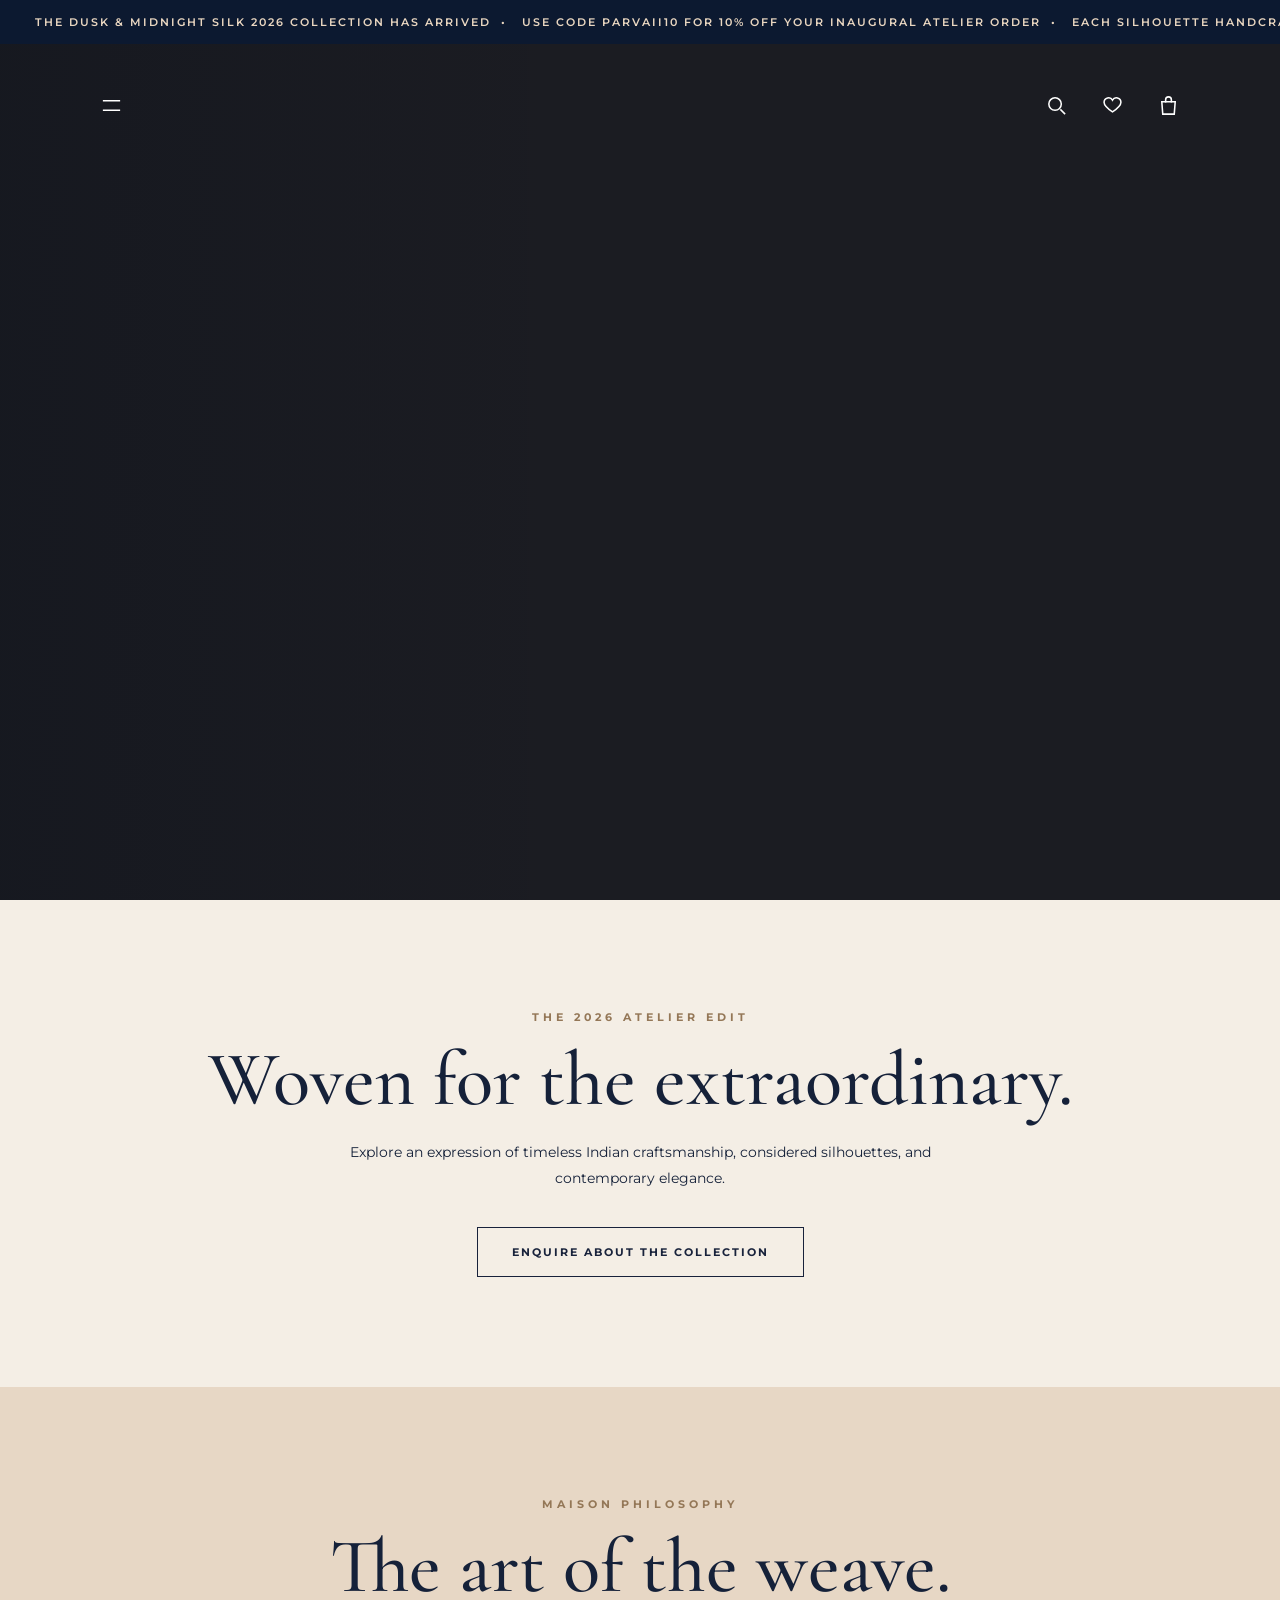
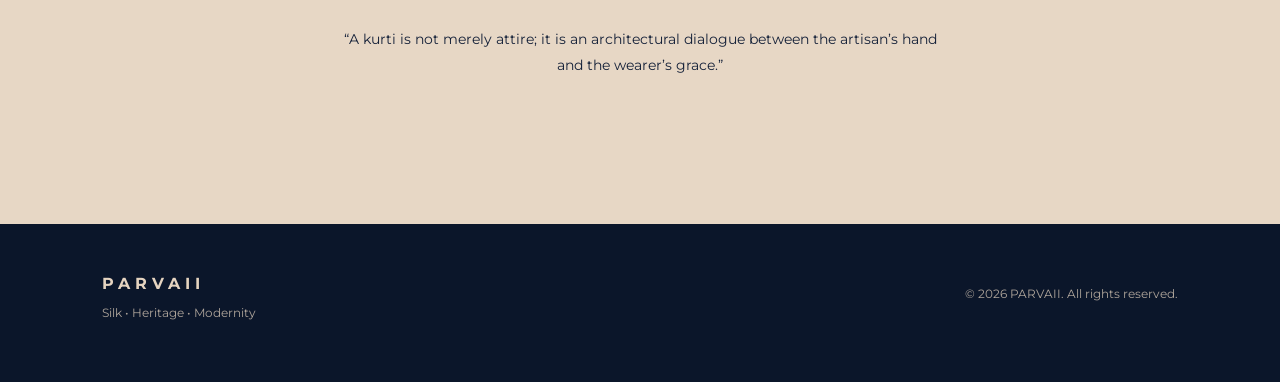
==== banner-reference.html @ 11bd3354 "ui updat 2" ====
<!doctype html>
<html lang="en">
<head>
<meta charset="UTF-8"><meta name="viewport" content="width=device-width,initial-scale=1">
<title>PARVAII — The Poetry of Silhouette</title>
<link rel="preconnect" href="https://fonts.googleapis.com"><link rel="preconnect" href="https://fonts.gstatic.com" crossorigin>
<link href="https://fonts.googleapis.com/css2?family=Cormorant+Garamond:ital,wght@0,400;0,500;1,400;1,500&family=Montserrat:wght@400;500;600;700&display=swap" rel="stylesheet">
<style>
:root{--navy:#0b162a;--sand:#e8d4bd;--white:#f9f6f2}*{box-sizing:border-box}html{scroll-behavior:smooth}body{margin:0;background:var(--navy);color:var(--white);font-family:Montserrat,sans-serif}button,a{font:inherit}button{cursor:pointer}.announcement{height:44px;background:#0c1930;display:flex;align-items:center;overflow:hidden;white-space:nowrap;color:#ead7c1;font-size:11px;font-weight:600;letter-spacing:2px}.marquee{display:flex;gap:45px;min-width:max-content;animation:marquee 36s linear infinite}.marquee span{padding-left:35px}@keyframes marquee{to{transform:translateX(-50%)}}.hero{position:relative;min-height:calc(100svh - 44px);overflow:hidden;background:#1b1c22}.hero-photo{position:absolute;inset:0;background-image:url('reference.png');background-position:center top;background-size:100% 100%;filter:brightness(.96)}.hero::after{content:"";position:absolute;inset:0;pointer-events:none;background:linear-gradient(90deg,rgba(5,12,24,.22),transparent 45%)}.nav{position:relative;z-index:4;height:122px;display:flex;align-items:center;justify-content:space-between;padding:0 7%;}.icon-btn{border:0;background:transparent;color:white;padding:10px;display:inline-flex;align-items:center;justify-content:center}.icon-btn svg{width:23px;height:23px;stroke:currentColor;fill:none;stroke-width:1.6}.nav-actions{display:flex;gap:13px;align-items:center}.brand{position:absolute;left:50%;transform:translateX(-50%);top:9px;text-align:center;text-decoration:none;color:#f7e9d6;display:block;opacity:0}/* Logo already exists inside the supplied screenshot */.brand .mark{font:italic 75px Cormorant Garamond,serif;line-height:1}.brand .name{font-size:13px;letter-spacing:6px}.hero-content{position:relative;z-index:2;max-width:700px;margin:75px 0 0 7.9%;opacity:0;pointer-events:none}/* The reference is a flattened screenshot, so its original typography is shown without duplicate overlays. */.hero-content h1{font:500 clamp(55px,5.3vw,105px)/.98 Cormorant Garamond,serif}.hero-content p{max-width:550px;line-height:1.8}.hero-links{position:absolute;z-index:5;left:7.9%;bottom:8%;display:flex;gap:20px}.hero-links a{display:inline-block;width:300px;height:55px;color:transparent;text-decoration:none}.philosophy-hotspot{position:absolute;z-index:5;right:4%;top:38%;width:33%;height:39%;cursor:pointer}.drawer-backdrop{position:fixed;inset:0;z-index:20;background:rgba(0,0,0,.55);opacity:0;visibility:hidden;transition:.3s}.drawer-backdrop.open{opacity:1;visibility:visible}.drawer{position:fixed;z-index:21;left:0;top:0;bottom:0;width:min(390px,88vw);background:#101c31;padding:36px;transform:translateX(-105%);transition:transform .35s}.drawer.open{transform:translateX(0)}.drawer-head{display:flex;justify-content:space-between;align-items:center;margin-bottom:65px}.drawer h2{font:40px Cormorant Garamond,serif;letter-spacing:4px}.drawer a{display:block;color:#f3e5d3;text-decoration:none;padding:17px 0;border-bottom:1px solid #ffffff22;font:29px Cormorant Garamond,serif}.section{padding:110px 7.9%;background:#f4eee5;color:#152139;text-align:center}.eyebrow{font-size:11px;letter-spacing:4px;text-transform:uppercase;font-weight:700;color:#947757}.section h2{font:500 clamp(45px,6vw,85px)/1 Cormorant Garamond,serif;margin:18px 0}.section p{max-width:620px;margin:20px auto 35px;line-height:1.9;font-size:14px}.outline{display:inline-block;text-decoration:none;border:1px solid #18223b;color:#18223b;padding:17px 34px;text-transform:uppercase;font-size:11px;font-weight:700;letter-spacing:2px}.footer{background:#0b162a;color:#e5d4c0;padding:50px 8%;display:flex;justify-content:space-between;gap:20px;flex-wrap:wrap}.footer strong{letter-spacing:5px}.footer p{font-size:12px;opacity:.75}.modal{position:fixed;inset:0;z-index:30;background:#071123e8;display:none;place-items:center;padding:20px}.modal.open{display:grid}.modal-panel{width:min(550px,100%);background:#f4eee5;color:#152139;padding:35px}.modal-top{display:flex;justify-content:space-between;align-items:center}.modal h2{font:42px Cormorant Garamond,serif}.modal input{width:100%;padding:16px;border:1px solid #cbbca9;background:transparent;font:inherit}.modal button{border:0;background:transparent;font-size:26px}.toast{position:fixed;z-index:50;right:24px;bottom:24px;padding:17px 24px;background:#e7d4bd;color:#102039;box-shadow:0 8px 30px #0003;opacity:0;transform:translateY(20px);transition:.3s}.toast.show{opacity:1;transform:translateY(0)}@media(max-width:800px){.announcement{height:36px;font-size:9px}.hero{min-height:680px}.hero-photo{background-size:auto 100%;background-position:51% top}.nav{padding:0 5%;height:90px}.nav-actions{gap:2px}.hero-links{left:5%;bottom:7%}.hero-links a{width:220px}.philosophy-hotspot{display:none}.section{padding:80px 6%}}@media(prefers-reduced-motion:reduce){*,*::before,*::after{animation:none!important;scroll-behavior:auto!important}}
</style>
</head>
<body>
<div class="announcement"><div class="marquee" aria-label="Collection announcements"><span>THE DUSK & MIDNIGHT SILK 2026 COLLECTION HAS ARRIVED&nbsp; • &nbsp; USE CODE PARVAII10 FOR 10% OFF YOUR INAUGURAL ATELIER ORDER&nbsp; • &nbsp; EACH SILHOUETTE HANDCRAFTED BY MASTER WEAVERS IN LIMITED QUANTITIES&nbsp; •</span><span aria-hidden="true">THE DUSK & MIDNIGHT SILK 2026 COLLECTION HAS ARRIVED&nbsp; • &nbsp; USE CODE PARVAII10 FOR 10% OFF YOUR INAUGURAL ATELIER ORDER&nbsp; • &nbsp; EACH SILHOUETTE HANDCRAFTED BY MASTER WEAVERS IN LIMITED QUANTITIES&nbsp; •</span></div></div>
<main><section class="hero" id="home" aria-label="PARVAII luxury collection"><div class="hero-photo"></div><header class="nav"><button class="icon-btn" id="menuButton" aria-label="Open navigation"><svg viewBox="0 0 24 24"><path d="M3 7h18M3 17h18"/></svg></button><a class="brand" href="#home"><span class="mark">ℛ</span><span class="name">PARVAII</span></a><div class="nav-actions"><button class="icon-btn" id="searchButton" aria-label="Search"><svg viewBox="0 0 24 24"><circle cx="10.5" cy="10.5" r="6.5"/><path d="m16 16 5 5"/></svg></button><button class="icon-btn" id="wishlistButton" aria-label="Wishlist"><svg viewBox="0 0 24 24"><path d="M20.8 8.6c0 4.1-8.8 10.1-8.8 10.1S3.2 12.7 3.2 8.6a4.7 4.7 0 0 1 8.8-2.2 4.7 4.7 0 0 1 8.8 2.2Z"/></svg></button><button class="icon-btn" id="cartButton" aria-label="Shopping bag"><svg viewBox="0 0 24 24"><path d="M5 8h14l-1 13H6L5 8ZM9 9V6a3 3 0 0 1 6 0v3"/></svg></button></div></header><div class="hero-content" aria-hidden="true"><h1>The Poetry of <em>Silhouette</em> & Pure Weave.</h1><p>Rooted in centuries of Indian handloom heritage.</p></div><div class="hero-links"><a href="#collection" aria-label="Explore the collection">Explore collection</a></div><div class="philosophy-hotspot" title="Discover our philosophy" role="button" tabindex="0" aria-label="Discover our philosophy"></div></section>
<section class="section" id="collection"><div class="eyebrow">The 2026 atelier edit</div><h2>Woven for the extraordinary.</h2><p>Explore an expression of timeless Indian craftsmanship, considered silhouettes, and contemporary elegance.</p><a class="outline" href="mailto:hello@parvaii.example?subject=PARVAII%20Collection%20Enquiry" id="enquire">Enquire about the collection</a></section>
<section class="section" id="story" style="background:#e7d7c5"><div class="eyebrow">Maison philosophy</div><h2>The art of the weave.</h2><p>“A kurti is not merely attire; it is an architectural dialogue between the artisan’s hand and the wearer’s grace.”</p></section></main>
<footer class="footer"><div><strong>PARVAII</strong><p>Silk • Heritage • Modernity</p></div><p>© <span id="year"></span> PARVAII. All rights reserved.</p></footer>
<div class="drawer-backdrop" id="backdrop"></div><aside class="drawer" id="drawer" aria-hidden="true"><div class="drawer-head"><h2>PARVAII</h2><button class="icon-btn" id="closeMenu" aria-label="Close menu">✕</button></div><a href="#home">Home</a><a href="#collection">The Collection</a><a href="#story">Our Story</a><a href="#collection">Contact</a></aside>
<div class="modal" id="searchModal" role="dialog" aria-modal="true" aria-label="Search collection"><div class="modal-panel"><div class="modal-top"><h2>Discover PARVAII</h2><button id="closeSearch" aria-label="Close search">×</button></div><input id="searchInput" placeholder="Search our collection..." aria-label="Search our collection"><p id="searchHelp">The full product catalogue is coming soon.</p></div></div><div class="toast" id="toast" role="status"></div>
<script>
const $=s=>document.querySelector(s);const drawer=$('#drawer'),backdrop=$('#backdrop');function toggleMenu(open){drawer.classList.toggle('open',open);backdrop.classList.toggle('open',open);drawer.setAttribute('aria-hidden',String(!open));document.body.style.overflow=open?'hidden':''}$('#menuButton').onclick=()=>toggleMenu(true);$('#closeMenu').onclick=()=>toggleMenu(false);backdrop.onclick=()=>toggleMenu(false);document.querySelectorAll('.drawer a').forEach(a=>a.onclick=()=>toggleMenu(false));const modal=$('#searchModal');$('#searchButton').onclick=()=>{modal.classList.add('open');$('#searchInput').focus()};$('#closeSearch').onclick=()=>modal.classList.remove('open');modal.addEventListener('click',e=>{if(e.target===modal)modal.classList.remove('open')});document.addEventListener('keydown',e=>{if(e.key==='Escape'){toggleMenu(false);modal.classList.remove('open')}});let toastTimer;function toast(msg){const el=$('#toast');el.textContent=msg;el.classList.add('show');clearTimeout(toastTimer);toastTimer=setTimeout(()=>el.classList.remove('show'),3000)}$('#wishlistButton').onclick=()=>toast('Your wishlist is empty.');$('#cartButton').onclick=()=>toast('Your shopping bag is empty.');const philosophy=$('.philosophy-hotspot');philosophy.onclick=()=>$('#story').scrollIntoView({behavior:'smooth'});philosophy.onkeydown=e=>{if(e.key==='Enter')$('#story').scrollIntoView({behavior:'smooth'})};$('#searchInput').addEventListener('input',e=>{$('#searchHelp').textContent=e.target.value?'No products are published yet. Please check back soon.':'The full product catalogue is coming soon.'});$('#year').textContent=new Date().getFullYear();$('#enquire').onclick=e=>{e.preventDefault();toast('Add your business email or WhatsApp link to enable enquiries.')};
</script>
</body></html>
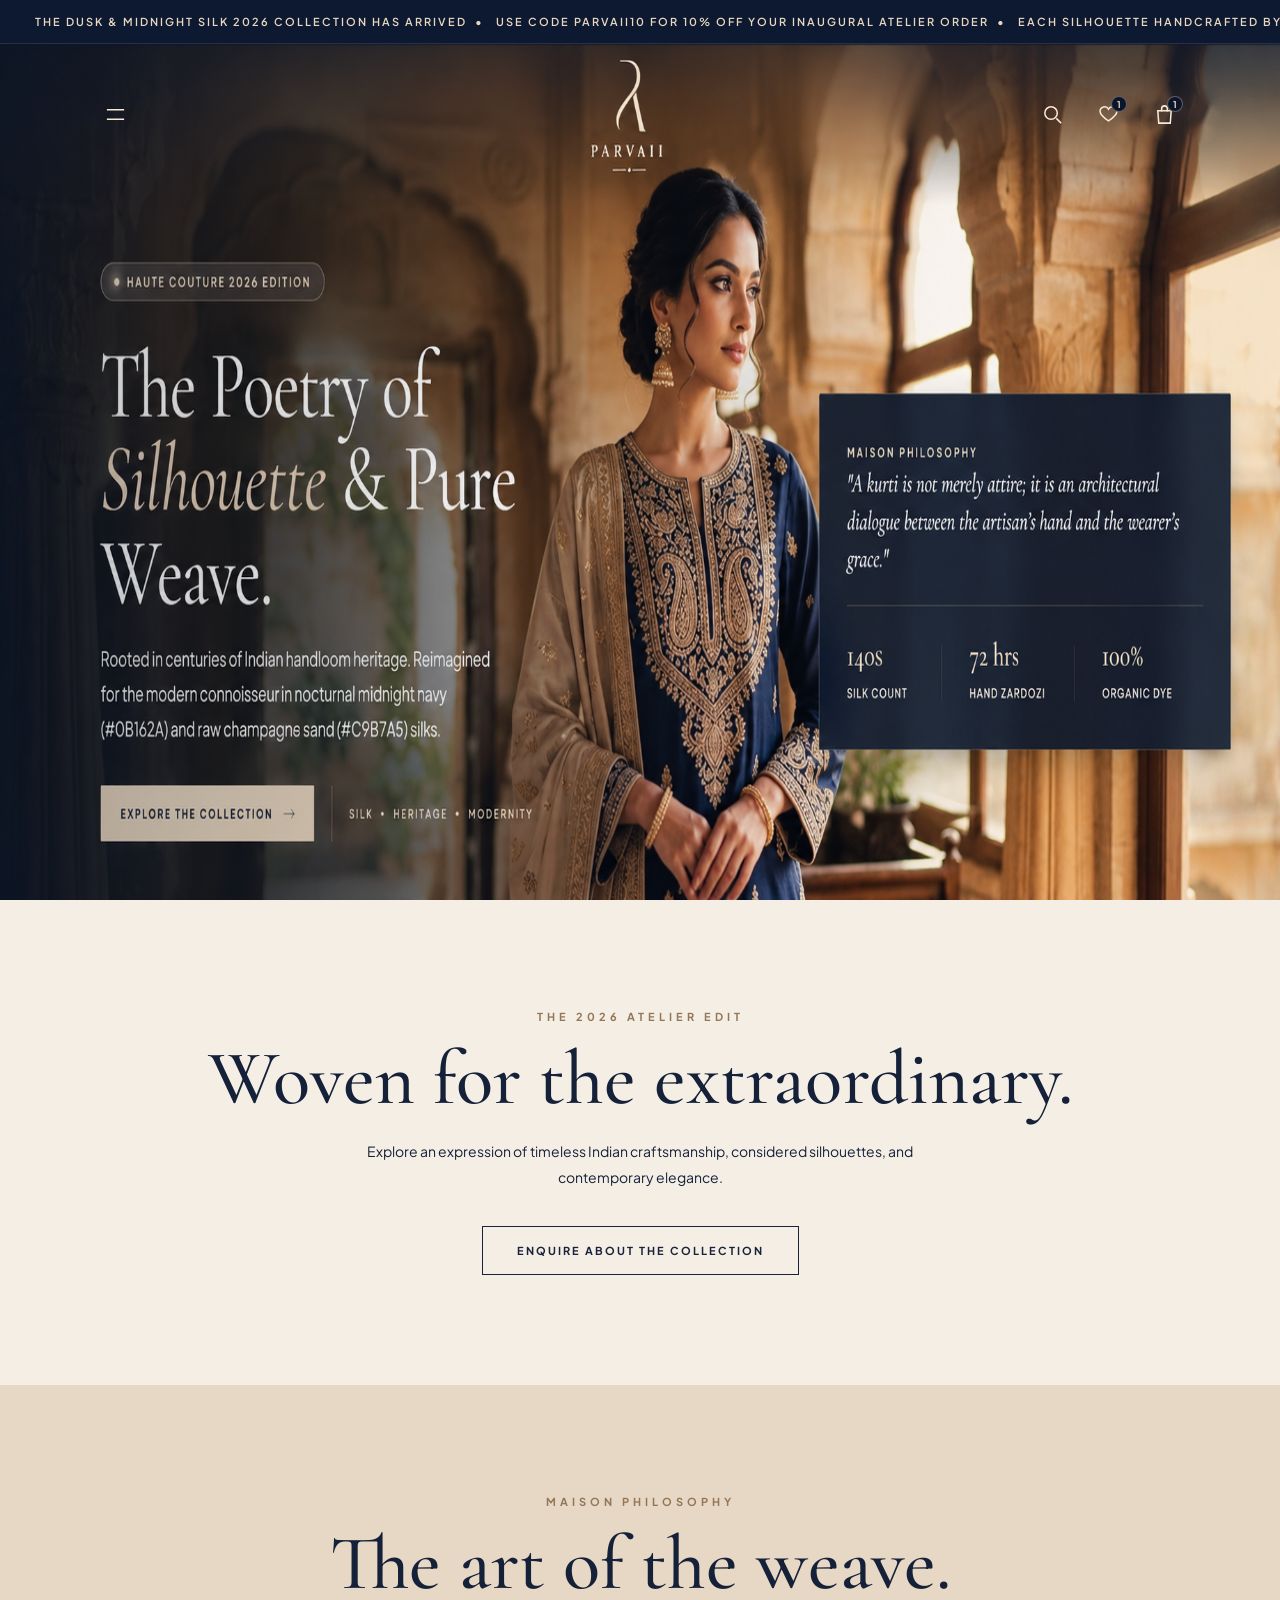
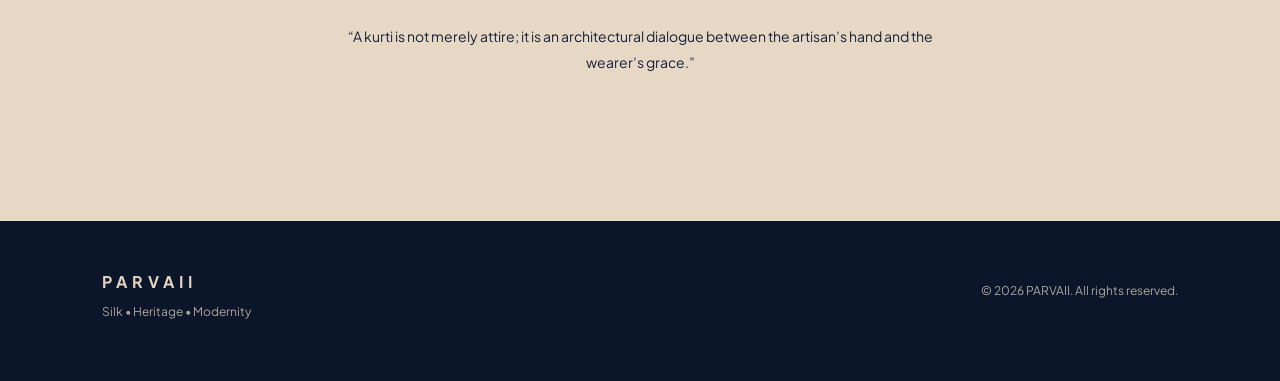
==== commit 46c2ddc8: "ui updat 3" ====
--- a/banner-reference.html
+++ b/banner-reference.html
@@ -4,20 +4,250 @@
 <meta charset="UTF-8"><meta name="viewport" content="width=device-width,initial-scale=1">
 <title>PARVAII — The Poetry of Silhouette</title>
 <link rel="preconnect" href="https://fonts.googleapis.com"><link rel="preconnect" href="https://fonts.gstatic.com" crossorigin>
-<link href="https://fonts.googleapis.com/css2?family=Cormorant+Garamond:ital,wght@0,400;0,500;1,400;1,500&family=Montserrat:wght@400;500;600;700&display=swap" rel="stylesheet">
+<link href="https://fonts.googleapis.com/css2?family=Cormorant+Garamond:ital,wght@0,400;0,500;1,400;1,500&family=Montserrat:wght@400;500;600;700&family=Plus+Jakarta+Sans:wght@400;500;600;700&display=swap" rel="stylesheet">
 <style>
-:root{--navy:#0b162a;--sand:#e8d4bd;--white:#f9f6f2}*{box-sizing:border-box}html{scroll-behavior:smooth}body{margin:0;background:var(--navy);color:var(--white);font-family:Montserrat,sans-serif}button,a{font:inherit}button{cursor:pointer}.announcement{height:44px;background:#0c1930;display:flex;align-items:center;overflow:hidden;white-space:nowrap;color:#ead7c1;font-size:11px;font-weight:600;letter-spacing:2px}.marquee{display:flex;gap:45px;min-width:max-content;animation:marquee 36s linear infinite}.marquee span{padding-left:35px}@keyframes marquee{to{transform:translateX(-50%)}}.hero{position:relative;min-height:calc(100svh - 44px);overflow:hidden;background:#1b1c22}.hero-photo{position:absolute;inset:0;background-image:url('reference.png');background-position:center top;background-size:100% 100%;filter:brightness(.96)}.hero::after{content:"";position:absolute;inset:0;pointer-events:none;background:linear-gradient(90deg,rgba(5,12,24,.22),transparent 45%)}.nav{position:relative;z-index:4;height:122px;display:flex;align-items:center;justify-content:space-between;padding:0 7%;}.icon-btn{border:0;background:transparent;color:white;padding:10px;display:inline-flex;align-items:center;justify-content:center}.icon-btn svg{width:23px;height:23px;stroke:currentColor;fill:none;stroke-width:1.6}.nav-actions{display:flex;gap:13px;align-items:center}.brand{position:absolute;left:50%;transform:translateX(-50%);top:9px;text-align:center;text-decoration:none;color:#f7e9d6;display:block;opacity:0}/* Logo already exists inside the supplied screenshot */.brand .mark{font:italic 75px Cormorant Garamond,serif;line-height:1}.brand .name{font-size:13px;letter-spacing:6px}.hero-content{position:relative;z-index:2;max-width:700px;margin:75px 0 0 7.9%;opacity:0;pointer-events:none}/* The reference is a flattened screenshot, so its original typography is shown without duplicate overlays. */.hero-content h1{font:500 clamp(55px,5.3vw,105px)/.98 Cormorant Garamond,serif}.hero-content p{max-width:550px;line-height:1.8}.hero-links{position:absolute;z-index:5;left:7.9%;bottom:8%;display:flex;gap:20px}.hero-links a{display:inline-block;width:300px;height:55px;color:transparent;text-decoration:none}.philosophy-hotspot{position:absolute;z-index:5;right:4%;top:38%;width:33%;height:39%;cursor:pointer}.drawer-backdrop{position:fixed;inset:0;z-index:20;background:rgba(0,0,0,.55);opacity:0;visibility:hidden;transition:.3s}.drawer-backdrop.open{opacity:1;visibility:visible}.drawer{position:fixed;z-index:21;left:0;top:0;bottom:0;width:min(390px,88vw);background:#101c31;padding:36px;transform:translateX(-105%);transition:transform .35s}.drawer.open{transform:translateX(0)}.drawer-head{display:flex;justify-content:space-between;align-items:center;margin-bottom:65px}.drawer h2{font:40px Cormorant Garamond,serif;letter-spacing:4px}.drawer a{display:block;color:#f3e5d3;text-decoration:none;padding:17px 0;border-bottom:1px solid #ffffff22;font:29px Cormorant Garamond,serif}.section{padding:110px 7.9%;background:#f4eee5;color:#152139;text-align:center}.eyebrow{font-size:11px;letter-spacing:4px;text-transform:uppercase;font-weight:700;color:#947757}.section h2{font:500 clamp(45px,6vw,85px)/1 Cormorant Garamond,serif;margin:18px 0}.section p{max-width:620px;margin:20px auto 35px;line-height:1.9;font-size:14px}.outline{display:inline-block;text-decoration:none;border:1px solid #18223b;color:#18223b;padding:17px 34px;text-transform:uppercase;font-size:11px;font-weight:700;letter-spacing:2px}.footer{background:#0b162a;color:#e5d4c0;padding:50px 8%;display:flex;justify-content:space-between;gap:20px;flex-wrap:wrap}.footer strong{letter-spacing:5px}.footer p{font-size:12px;opacity:.75}.modal{position:fixed;inset:0;z-index:30;background:#071123e8;display:none;place-items:center;padding:20px}.modal.open{display:grid}.modal-panel{width:min(550px,100%);background:#f4eee5;color:#152139;padding:35px}.modal-top{display:flex;justify-content:space-between;align-items:center}.modal h2{font:42px Cormorant Garamond,serif}.modal input{width:100%;padding:16px;border:1px solid #cbbca9;background:transparent;font:inherit}.modal button{border:0;background:transparent;font-size:26px}.toast{position:fixed;z-index:50;right:24px;bottom:24px;padding:17px 24px;background:#e7d4bd;color:#102039;box-shadow:0 8px 30px #0003;opacity:0;transform:translateY(20px);transition:.3s}.toast.show{opacity:1;transform:translateY(0)}@media(max-width:800px){.announcement{height:36px;font-size:9px}.hero{min-height:680px}.hero-photo{background-size:auto 100%;background-position:51% top}.nav{padding:0 5%;height:90px}.nav-actions{gap:2px}.hero-links{left:5%;bottom:7%}.hero-links a{width:220px}.philosophy-hotspot{display:none}.section{padding:80px 6%}}@media(prefers-reduced-motion:reduce){*,*::before,*::after{animation:none!important;scroll-behavior:auto!important}}
+:root{--navy:#0b162a;--sand:#c9b7a5;--sand-light:#e7d4bd;--white:#f9f6f2}
+*{box-sizing:border-box}
+html{scroll-behavior:smooth}
+body{margin:0;background:var(--navy);color:var(--white);font-family:'Plus Jakarta Sans',Montserrat,sans-serif}
+button,a{font:inherit}
+button{cursor:pointer}
+.announcement{height:44px;background:#0c1930;display:flex;align-items:center;overflow:hidden;white-space:nowrap;color:#ead7c1;font-size:11px;font-weight:600;letter-spacing:2px;border-bottom:1px solid rgba(201,183,165,0.15)}
+.marquee{display:flex;gap:45px;min-width:max-content;animation:marquee 36s linear infinite}
+.marquee span{padding-left:35px}
+@keyframes marquee{to{transform:translateX(-50%)}}
+
+.hero{position:relative;min-height:calc(100svh - 44px);overflow:hidden;background:#1b1c22;display:block}
+.hero-photo{position:absolute;inset:0;background-image:url('assets/images/banner-hero-seamless.png');background-position:center top;background-size:100% 100%;filter:brightness(.98)}
+.hero::after{content:"";position:absolute;inset:0;pointer-events:none;background:linear-gradient(90deg,rgba(5,12,24,.22),transparent 45%)}
+
+.nav{position:relative;z-index:10;height:140px;display:flex;align-items:center;justify-content:space-between;padding:0 7.34%}
+.icon-btn{border:0;background:transparent;color:#f7e9d6;padding:10px;display:inline-flex;align-items:center;justify-content:center;border-radius:50%;cursor:pointer;position:relative}
+.icon-btn svg{width:23px;height:23px;stroke:currentColor;fill:none;stroke-width:1.6}
+.nav-actions{display:flex;gap:13px;align-items:center}
+.badge-count{position:absolute;top:3px;right:3px;background:#0b162a;color:#e8d4bd;font-size:0.58rem;font-weight:700;width:16px;height:16px;border-radius:50%;display:flex;align-items:center;justify-content:center;border:1px solid rgba(201,183,165,0.45)}
+
+.brand{position:absolute;left:50%;transform:translateX(-50%);top:50%;margin-top:-30px;text-align:center;text-decoration:none;display:flex;flex-direction:column;align-items:center;opacity:0;pointer-events:none;transition:opacity 0.3s ease}
+.brand img{height:48px;width:auto;object-fit:contain}
+
+.hero-content{position:relative;z-index:2;max-width:700px;margin:75px 0 0 7.9%;opacity:0;pointer-events:none}
+.hero-content h1{font:500 clamp(55px,5.3vw,105px)/.98 Cormorant Garamond,serif}
+.hero-content p{max-width:550px;line-height:1.8}
+.hero-mobile-cta{display:none}
+
+.hero-links{position:absolute;z-index:5;left:7.89%;bottom:7.2%;display:flex;gap:20px}
+.hero-links a{display:block;width:clamp(230px,24.6vw,455px);height:clamp(50px,6.8vh,65px);color:transparent;text-decoration:none;cursor:pointer;border-radius:4px}
+.philosophy-hotspot{position:absolute;z-index:5;right:4%;top:37%;width:34%;height:41%;cursor:pointer;border-radius:4px}
+
+.drawer-backdrop{position:fixed;inset:0;z-index:120;background:rgba(0,0,0,.55);opacity:0;visibility:hidden;transition:.3s}
+.drawer-backdrop.open{opacity:1;visibility:visible}
+.drawer{position:fixed;z-index:130;left:0;top:0;bottom:0;width:min(390px,88vw);background:#101c31;padding:36px;transform:translateX(-105%);transition:transform .35s}
+.drawer.open{transform:translateX(0)}
+.drawer-head{display:flex;justify-content:space-between;align-items:center;margin-bottom:65px}
+.drawer h2{font:40px Cormorant Garamond,serif;letter-spacing:4px}
+.drawer a{display:block;color:#f3e5d3;text-decoration:none;padding:17px 0;border-bottom:1px solid #ffffff22;font:29px Cormorant Garamond,serif}
+
+.section{padding:110px 7.9%;background:#f4eee5;color:#152139;text-align:center}
+.eyebrow{font-size:11px;letter-spacing:4px;text-transform:uppercase;font-weight:700;color:#947757}
+.section h2{font:500 clamp(45px,6vw,85px)/1 Cormorant Garamond,serif;margin:18px 0}
+.section p{max-width:620px;margin:20px auto 35px;line-height:1.9;font-size:14px}
+.outline{display:inline-block;text-decoration:none;border:1px solid #18223b;color:#18223b;padding:17px 34px;text-transform:uppercase;font-size:11px;font-weight:700;letter-spacing:2px}
+
+.footer{background:#0b162a;color:#e5d4c0;padding:50px 8%;display:flex;justify-content:space-between;gap:20px;flex-wrap:wrap}
+.footer strong{letter-spacing:5px}
+.footer p{font-size:12px;opacity:.75}
+
+.modal{position:fixed;inset:0;z-index:140;background:#071123e8;display:none;place-items:center;padding:20px}
+.modal.open{display:grid}
+.modal-panel{width:min(550px,100%);background:#f4eee5;color:#152139;padding:35px}
+.modal-top{display:flex;justify-content:space-between;align-items:center}
+.modal h2{font:42px Cormorant Garamond,serif}
+.modal input{width:100%;padding:16px;border:1px solid #cbbca9;background:transparent;font:inherit}
+.modal button{border:0;background:transparent;font-size:26px}
+
+.toast{position:fixed;z-index:150;right:24px;bottom:24px;padding:17px 24px;background:#e7d4bd;color:#102039;box-shadow:0 8px 30px #0003;opacity:0;transform:translateY(20px);transition:.3s}
+.toast.show{opacity:1;transform:translateY(0)}
+
+/* ==========================================================================
+   MOBILE RESPONSIVE RULES (Matching exact user mock)
+   ========================================================================== */
+@media(max-width:800px){
+  .announcement{height:38px;font-size:10px;letter-spacing:1.2px}
+  .hero{min-height:calc(100svh - 38px);display:flex;flex-direction:column;justify-content:space-between;position:relative;overflow:hidden;background:#0b162a}
+  .hero-photo{position:absolute;inset:0;background-image:url('assets/images/hero.jpg');background-size:cover;background-position:48% top;filter:brightness(0.96)}
+  .hero::after{content:"";position:absolute;inset:0;pointer-events:none;z-index:2;background:linear-gradient(180deg,rgba(11,22,42,0.62) 0%,rgba(11,22,42,0.2) 20%,rgba(11,22,42,0.52) 55%,rgba(11,22,42,0.88) 88%,#0b162a 100%),radial-gradient(ellipse at 50% 55%,rgba(11,22,42,0.45) 0%,transparent 75%)}
+
+  .nav{position:relative;z-index:10;padding:0 1.25rem;height:80px;display:flex;align-items:center;justify-content:space-between;width:100%}
+  .brand{position:absolute;left:50%;transform:translateX(-50%);top:50%;margin-top:-20px;opacity:1!important;pointer-events:auto!important;display:flex;align-items:center;justify-content:center}
+  .brand img{height:40px;width:auto;max-height:40px;object-fit:contain;filter:drop-shadow(0 2px 8px rgba(0,0,0,0.5))}
+
+  .icon-btn{width:38px;height:38px;border-radius:50%;background:rgba(11,22,42,0.45);backdrop-filter:blur(8px);border:1px solid rgba(201,183,165,0.25);color:#f6efe6;display:inline-flex;align-items:center;justify-content:center;padding:0}
+  .icon-btn svg{width:20px;height:20px;stroke:currentColor;stroke-width:1.7}
+  #wishlistButton{display:none}
+  .nav-actions{display:flex;align-items:center;gap:8px}
+  .badge-count{top:-2px;right:-2px;width:16px;height:16px;font-size:0.58rem;background:#0b162a;border:1px solid rgba(201,183,165,0.5)}
+
+  .hero-content{position:relative;z-index:5;opacity:1!important;pointer-events:auto!important;display:flex!important;flex-direction:column;align-items:center;text-align:center;max-width:380px;width:calc(100% - 2rem);margin:auto auto;padding:1.25rem 1rem;box-sizing:border-box;background:radial-gradient(ellipse at center,rgba(11,22,42,0.5) 0%,rgba(11,22,42,0.2) 65%,transparent 100%);border-radius:12px}
+  .hero-badge-wrap{display:inline-flex;align-items:center;gap:0.45rem;padding:0.35rem 0.95rem;border-radius:999px;background:rgba(11,22,42,0.55);border:1px solid rgba(201,183,165,0.45);backdrop-filter:blur(10px);margin:0 auto 0.9rem;align-self:center}
+  .hero-badge-dot{width:5px;height:5px;border-radius:50%;background:#c9b7a5;box-shadow:0 0 6px #c9b7a5}
+  .hero-badge-text{font-size:0.65rem;letter-spacing:0.18em;text-transform:uppercase;color:#f4eee5;font-weight:600}
+
+  .hero-content h1{font-family:Cormorant Garamond,serif;font-size:clamp(2.35rem,8.8vw,3.25rem);line-height:1.06;color:#fff;font-weight:500;margin:0 auto 0.75rem;letter-spacing:-0.01em;text-align:center;text-shadow:0 2px 14px rgba(0,0,0,0.7)}
+  .hero-content h1 em{font-style:italic;font-weight:400;color:#dfc08a}
+  .hero-content p.hero-desc{font-size:0.88rem;line-height:1.5;color:rgba(246,239,230,0.95);margin:0 auto 0.85rem;max-width:320px;text-align:center;text-shadow:0 1px 8px rgba(0,0,0,0.65)}
+  .hero-tagline-strip{font-size:0.68rem;font-weight:600;letter-spacing:0.22em;text-transform:uppercase;color:rgba(231,211,188,0.95);margin:0 auto 1.25rem;text-align:center;text-shadow:0 1px 6px rgba(0,0,0,0.55)}
+
+  .hero-mobile-cta{display:flex!important;justify-content:center;width:100%;margin:0 auto}
+  .hero-main-btn{display:inline-flex;align-items:center;justify-content:center;gap:0.65rem;width:min(100%,310px);height:50px;background:#c9b7a5;color:#0b162a;font-size:0.76rem;font-weight:700;letter-spacing:0.18em;text-transform:uppercase;border-radius:2px;text-decoration:none;border:none;box-shadow:0 4px 20px rgba(0,0,0,0.4);transition:background 0.2s ease,transform 0.2s ease;margin:0 auto}
+  .hero-main-btn:active{transform:scale(0.98);background:#dfc08a}
+
+  .hero-links{display:none!important}
+  .philosophy-hotspot{display:none!important}
+  .section{padding:80px 6%}
+}
+@media(max-width:480px){
+  .nav{height:74px;padding:0 1rem}
+  .hero-content{padding:1rem 0.75rem;margin:auto auto;width:calc(100% - 1.5rem);max-width:340px}
+  .hero-content h1{font-size:clamp(2.15rem,8.4vw,2.75rem);line-height:1.05;text-align:center}
+  .hero-content p.hero-desc{font-size:0.84rem;max-width:290px;text-align:center}
+  .hero-tagline-strip{font-size:0.62rem;letter-spacing:0.2em;text-align:center}
+  .hero-main-btn{height:48px;font-size:0.72rem;letter-spacing:0.16em;width:min(100%,290px);margin:0 auto}
+}
+@media(prefers-reduced-motion:reduce){*,*::before,*::after{animation:none!important;scroll-behavior:auto!important}}
 </style>
 </head>
 <body>
 <div class="announcement"><div class="marquee" aria-label="Collection announcements"><span>THE DUSK & MIDNIGHT SILK 2026 COLLECTION HAS ARRIVED&nbsp; • &nbsp; USE CODE PARVAII10 FOR 10% OFF YOUR INAUGURAL ATELIER ORDER&nbsp; • &nbsp; EACH SILHOUETTE HANDCRAFTED BY MASTER WEAVERS IN LIMITED QUANTITIES&nbsp; •</span><span aria-hidden="true">THE DUSK & MIDNIGHT SILK 2026 COLLECTION HAS ARRIVED&nbsp; • &nbsp; USE CODE PARVAII10 FOR 10% OFF YOUR INAUGURAL ATELIER ORDER&nbsp; • &nbsp; EACH SILHOUETTE HANDCRAFTED BY MASTER WEAVERS IN LIMITED QUANTITIES&nbsp; •</span></div></div>
-<main><section class="hero" id="home" aria-label="PARVAII luxury collection"><div class="hero-photo"></div><header class="nav"><button class="icon-btn" id="menuButton" aria-label="Open navigation"><svg viewBox="0 0 24 24"><path d="M3 7h18M3 17h18"/></svg></button><a class="brand" href="#home"><span class="mark">ℛ</span><span class="name">PARVAII</span></a><div class="nav-actions"><button class="icon-btn" id="searchButton" aria-label="Search"><svg viewBox="0 0 24 24"><circle cx="10.5" cy="10.5" r="6.5"/><path d="m16 16 5 5"/></svg></button><button class="icon-btn" id="wishlistButton" aria-label="Wishlist"><svg viewBox="0 0 24 24"><path d="M20.8 8.6c0 4.1-8.8 10.1-8.8 10.1S3.2 12.7 3.2 8.6a4.7 4.7 0 0 1 8.8-2.2 4.7 4.7 0 0 1 8.8 2.2Z"/></svg></button><button class="icon-btn" id="cartButton" aria-label="Shopping bag"><svg viewBox="0 0 24 24"><path d="M5 8h14l-1 13H6L5 8ZM9 9V6a3 3 0 0 1 6 0v3"/></svg></button></div></header><div class="hero-content" aria-hidden="true"><h1>The Poetry of <em>Silhouette</em> & Pure Weave.</h1><p>Rooted in centuries of Indian handloom heritage.</p></div><div class="hero-links"><a href="#collection" aria-label="Explore the collection">Explore collection</a></div><div class="philosophy-hotspot" title="Discover our philosophy" role="button" tabindex="0" aria-label="Discover our philosophy"></div></section>
-<section class="section" id="collection"><div class="eyebrow">The 2026 atelier edit</div><h2>Woven for the extraordinary.</h2><p>Explore an expression of timeless Indian craftsmanship, considered silhouettes, and contemporary elegance.</p><a class="outline" href="mailto:hello@parvaii.example?subject=PARVAII%20Collection%20Enquiry" id="enquire">Enquire about the collection</a></section>
-<section class="section" id="story" style="background:#e7d7c5"><div class="eyebrow">Maison philosophy</div><h2>The art of the weave.</h2><p>“A kurti is not merely attire; it is an architectural dialogue between the artisan’s hand and the wearer’s grace.”</p></section></main>
-<footer class="footer"><div><strong>PARVAII</strong><p>Silk • Heritage • Modernity</p></div><p>© <span id="year"></span> PARVAII. All rights reserved.</p></footer>
-<div class="drawer-backdrop" id="backdrop"></div><aside class="drawer" id="drawer" aria-hidden="true"><div class="drawer-head"><h2>PARVAII</h2><button class="icon-btn" id="closeMenu" aria-label="Close menu">✕</button></div><a href="#home">Home</a><a href="#collection">The Collection</a><a href="#story">Our Story</a><a href="#collection">Contact</a></aside>
-<div class="modal" id="searchModal" role="dialog" aria-modal="true" aria-label="Search collection"><div class="modal-panel"><div class="modal-top"><h2>Discover PARVAII</h2><button id="closeSearch" aria-label="Close search">×</button></div><input id="searchInput" placeholder="Search our collection..." aria-label="Search our collection"><p id="searchHelp">The full product catalogue is coming soon.</p></div></div><div class="toast" id="toast" role="status"></div>
+
+<main>
+<section class="hero" id="home" aria-label="PARVAII luxury collection">
+  <div class="hero-photo"></div>
+
+  <header class="nav">
+    <button class="icon-btn" id="menuButton" aria-label="Open navigation">
+      <svg viewBox="0 0 24 24"><path d="M3 7h18M3 17h18"/></svg>
+    </button>
+    <a class="brand" href="#home">
+      <img src="assets/Logo_png.png" alt="Parvaii">
+    </a>
+    <div class="nav-actions">
+      <button class="icon-btn" id="searchButton" aria-label="Search">
+        <svg viewBox="0 0 24 24"><circle cx="10.5" cy="10.5" r="6.5"/><path d="m16 16 5 5"/></svg>
+      </button>
+      <button class="icon-btn" id="wishlistButton" aria-label="Wishlist">
+        <svg viewBox="0 0 24 24"><path d="M20.8 8.6c0 4.1-8.8 10.1-8.8 10.1S3.2 12.7 3.2 8.6a4.7 4.7 0 0 1 8.8-2.2 4.7 4.7 0 0 1 8.8 2.2Z"/></svg>
+        <span class="badge-count">1</span>
+      </button>
+      <button class="icon-btn" id="cartButton" aria-label="Shopping bag">
+        <svg viewBox="0 0 24 24"><path d="M5 8h14l-1 13H6L5 8ZM9 9V6a3 3 0 0 1 6 0v3"/></svg>
+        <span class="badge-count">1</span>
+      </button>
+    </div>
+  </header>
+
+  <div class="hero-content">
+    <div class="hero-badge-wrap">
+      <span class="hero-badge-dot"></span>
+      <span class="hero-badge-text">Haute Couture 2026 Edition</span>
+    </div>
+    <h1>The Poetry of<br><em>Silhouette &amp;</em><br>Pure Weave.</h1>
+    <p class="hero-desc">Rooted in Indian handloom heritage. Reimagined in midnight navy and champagne sand silks.</p>
+    <p class="hero-tagline-strip">SILK &nbsp;•&nbsp; HERITAGE &nbsp;•&nbsp; MODERNITY</p>
+    <div class="hero-mobile-cta">
+      <a href="#collection" class="hero-main-btn" aria-label="Explore the collection">
+        <span>EXPLORE THE COLLECTION</span>
+        <span>→</span>
+      </a>
+    </div>
+  </div>
+
+  <div class="hero-links">
+    <a href="#collection" aria-label="Explore the collection">Explore collection</a>
+  </div>
+  <div class="philosophy-hotspot" title="Discover our philosophy" role="button" tabindex="0" aria-label="Discover our philosophy"></div>
+</section>
+
+<section class="section" id="collection">
+  <div class="eyebrow">The 2026 atelier edit</div>
+  <h2>Woven for the extraordinary.</h2>
+  <p>Explore an expression of timeless Indian craftsmanship, considered silhouettes, and contemporary elegance.</p>
+  <a class="outline" href="mailto:hello@parvaii.example?subject=PARVAII%20Collection%20Enquiry" id="enquire">Enquire about the collection</a>
+</section>
+
+<section class="section" id="story" style="background:#e7d7c5">
+  <div class="eyebrow">Maison philosophy</div>
+  <h2>The art of the weave.</h2>
+  <p>“A kurti is not merely attire; it is an architectural dialogue between the artisan’s hand and the wearer’s grace.”</p>
+</section>
+</main>
+
+<footer class="footer">
+  <div><strong>PARVAII</strong><p>Silk • Heritage • Modernity</p></div>
+  <p>© <span id="year"></span> PARVAII. All rights reserved.</p>
+</footer>
+
+<div class="drawer-backdrop" id="backdrop"></div>
+<aside class="drawer" id="drawer" aria-hidden="true">
+  <div class="drawer-head">
+    <h2>PARVAII</h2>
+    <button class="icon-btn" id="closeMenu" aria-label="Close menu">✕</button>
+  </div>
+  <a href="#home">Home</a>
+  <a href="#collection">The Collection</a>
+  <a href="#story">Our Story</a>
+  <a href="#collection">Contact</a>
+</aside>
+
+<div class="modal" id="searchModal" role="dialog" aria-modal="true" aria-label="Search collection">
+  <div class="modal-panel">
+    <div class="modal-top">
+      <h2>Discover PARVAII</h2>
+      <button id="closeSearch" aria-label="Close search">×</button>
+    </div>
+    <input id="searchInput" placeholder="Search our collection..." aria-label="Search our collection">
+    <p id="searchHelp">The full product catalogue is coming soon.</p>
+  </div>
+</div>
+<div class="toast" id="toast" role="status"></div>
+
 <script>
-const $=s=>document.querySelector(s);const drawer=$('#drawer'),backdrop=$('#backdrop');function toggleMenu(open){drawer.classList.toggle('open',open);backdrop.classList.toggle('open',open);drawer.setAttribute('aria-hidden',String(!open));document.body.style.overflow=open?'hidden':''}$('#menuButton').onclick=()=>toggleMenu(true);$('#closeMenu').onclick=()=>toggleMenu(false);backdrop.onclick=()=>toggleMenu(false);document.querySelectorAll('.drawer a').forEach(a=>a.onclick=()=>toggleMenu(false));const modal=$('#searchModal');$('#searchButton').onclick=()=>{modal.classList.add('open');$('#searchInput').focus()};$('#closeSearch').onclick=()=>modal.classList.remove('open');modal.addEventListener('click',e=>{if(e.target===modal)modal.classList.remove('open')});document.addEventListener('keydown',e=>{if(e.key==='Escape'){toggleMenu(false);modal.classList.remove('open')}});let toastTimer;function toast(msg){const el=$('#toast');el.textContent=msg;el.classList.add('show');clearTimeout(toastTimer);toastTimer=setTimeout(()=>el.classList.remove('show'),3000)}$('#wishlistButton').onclick=()=>toast('Your wishlist is empty.');$('#cartButton').onclick=()=>toast('Your shopping bag is empty.');const philosophy=$('.philosophy-hotspot');philosophy.onclick=()=>$('#story').scrollIntoView({behavior:'smooth'});philosophy.onkeydown=e=>{if(e.key==='Enter')$('#story').scrollIntoView({behavior:'smooth'})};$('#searchInput').addEventListener('input',e=>{$('#searchHelp').textContent=e.target.value?'No products are published yet. Please check back soon.':'The full product catalogue is coming soon.'});$('#year').textContent=new Date().getFullYear();$('#enquire').onclick=e=>{e.preventDefault();toast('Add your business email or WhatsApp link to enable enquiries.')};
+const $=s=>document.querySelector(s);
+const drawer=$('#drawer'),backdrop=$('#backdrop');
+function toggleMenu(open){
+  drawer.classList.toggle('open',open);
+  backdrop.classList.toggle('open',open);
+  drawer.setAttribute('aria-hidden',String(!open));
+  document.body.style.overflow=open?'hidden':'';
+}
+$('#menuButton').onclick=()=>toggleMenu(true);
+$('#closeMenu').onclick=()=>toggleMenu(false);
+backdrop.onclick=()=>toggleMenu(false);
+document.querySelectorAll('.drawer a').forEach(a=>a.onclick=()=>toggleMenu(false));
+
+const modal=$('#searchModal');
+$('#searchButton').onclick=()=>{modal.classList.add('open');$('#searchInput').focus()};
+$('#closeSearch').onclick=()=>modal.classList.remove('open');
+modal.addEventListener('click',e=>{if(e.target===modal)modal.classList.remove('open')});
+document.addEventListener('keydown',e=>{if(e.key==='Escape'){toggleMenu(false);modal.classList.remove('open')}});
+
+let toastTimer;
+function toast(msg){
+  const el=$('#toast');
+  el.textContent=msg;
+  el.classList.add('show');
+  clearTimeout(toastTimer);
+  toastTimer=setTimeout(()=>el.classList.remove('show'),3000);
+}
+$('#wishlistButton').onclick=()=>toast('Your wishlist has 1 silhouette.');
+$('#cartButton').onclick=()=>toast('Your shopping bag has 1 silhouette.');
+
+const philosophy=$('.philosophy-hotspot');
+if(philosophy){
+  philosophy.onclick=()=>$('#story').scrollIntoView({behavior:'smooth'});
+  philosophy.onkeydown=e=>{if(e.key==='Enter')$('#story').scrollIntoView({behavior:'smooth'})};
+}
+$('#year').textContent=new Date().getFullYear();
+$('#enquire').onclick=e=>{e.preventDefault();toast('Add your business email or WhatsApp link to enable enquiries.')};
 </script>
-</body></html>
+</body>
+</html>
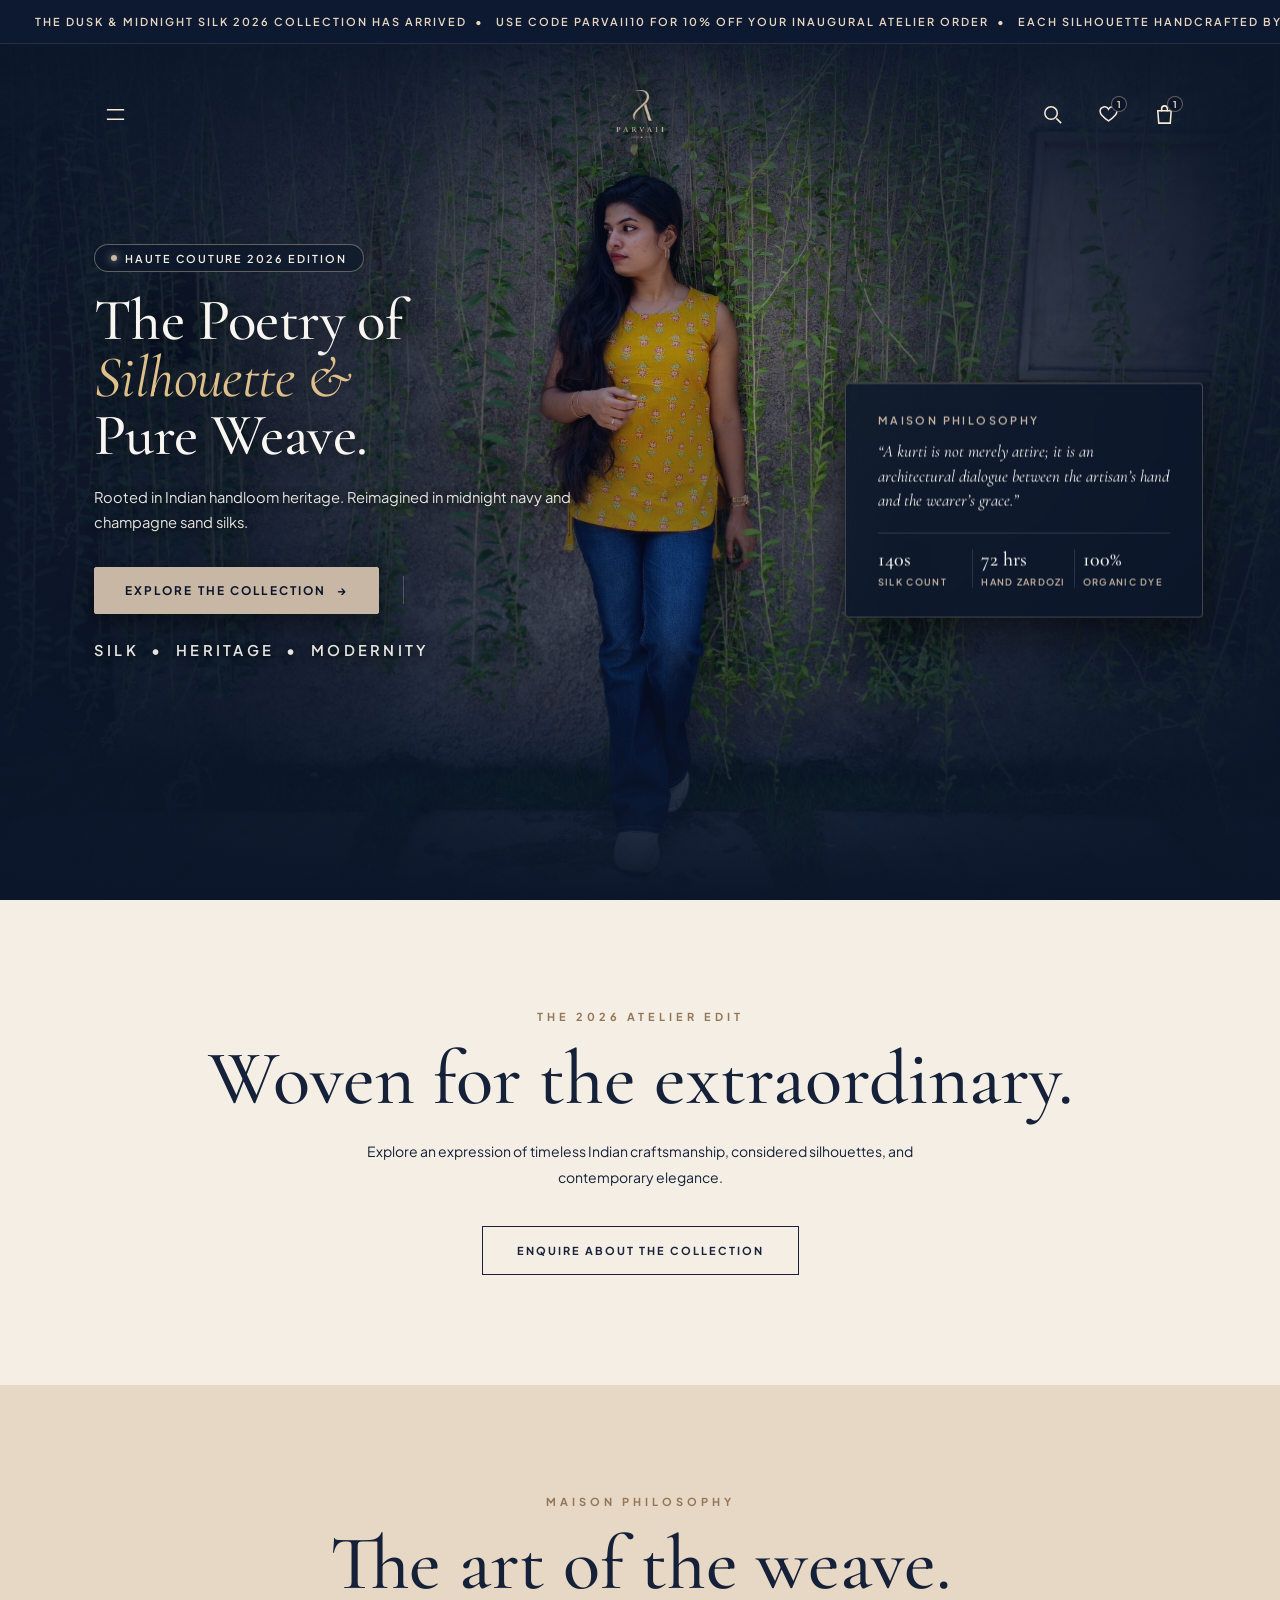
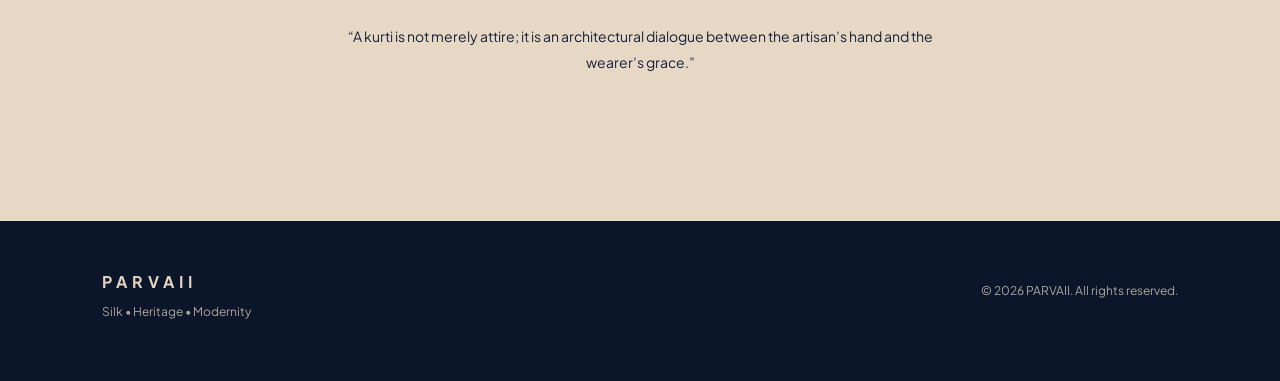
==== commit 2b6e8bed: "ui changes 5" ====
--- a/banner-reference.html
+++ b/banner-reference.html
@@ -17,9 +17,9 @@
 .marquee span{padding-left:35px}
 @keyframes marquee{to{transform:translateX(-50%)}}
 
-.hero{position:relative;min-height:calc(100svh - 44px);overflow:hidden;background:#1b1c22;display:block}
-.hero-photo{position:absolute;inset:0;background-image:url('assets/images/banner-hero-seamless.png');background-position:center top;background-size:100% 100%;filter:brightness(.98)}
-.hero::after{content:"";position:absolute;inset:0;pointer-events:none;background:linear-gradient(90deg,rgba(5,12,24,.22),transparent 45%)}
+.hero{position:relative;min-height:calc(100svh - 44px);overflow:hidden;background:#0b162a;display:block}
+.hero-photo{position:absolute;inset:0;background-image:url('assets/IMG_20261004_111446.jpg');background-position:center 25%;background-size:cover;background-repeat:no-repeat;filter:brightness(.94) contrast(1.04)}
+.hero::after{content:"";position:absolute;inset:0;pointer-events:none;z-index:2;background:linear-gradient(90deg,rgba(11,22,42,.90) 0%,rgba(11,22,42,.72) 30%,rgba(11,22,42,.22) 50%,rgba(11,22,42,.26) 55%,rgba(11,22,42,.65) 75%,rgba(11,22,42,.88) 100%),linear-gradient(180deg,rgba(11,22,42,.82) 0%,rgba(11,22,42,.22) 18%,transparent 36%,rgba(11,22,42,.40) 75%,#0b162a 100%),radial-gradient(ellipse at 50% 45%,transparent 32%,rgba(11,22,42,.45) 82%)}
 
 .nav{position:relative;z-index:10;height:140px;display:flex;align-items:center;justify-content:space-between;padding:0 7.34%}
 .icon-btn{border:0;background:transparent;color:#f7e9d6;padding:10px;display:inline-flex;align-items:center;justify-content:center;border-radius:50%;cursor:pointer;position:relative}
@@ -27,17 +27,33 @@
 .nav-actions{display:flex;gap:13px;align-items:center}
 .badge-count{position:absolute;top:3px;right:3px;background:#0b162a;color:#e8d4bd;font-size:0.58rem;font-weight:700;width:16px;height:16px;border-radius:50%;display:flex;align-items:center;justify-content:center;border:1px solid rgba(201,183,165,0.45)}
 
-.brand{position:absolute;left:50%;transform:translateX(-50%);top:50%;margin-top:-30px;text-align:center;text-decoration:none;display:flex;flex-direction:column;align-items:center;opacity:0;pointer-events:none;transition:opacity 0.3s ease}
+.brand{position:absolute;left:50%;transform:translateX(-50%);top:50%;margin-top:-24px;text-align:center;text-decoration:none;display:flex;flex-direction:column;align-items:center;opacity:1;pointer-events:auto;transition:opacity 0.3s ease}
 .brand img{height:48px;width:auto;object-fit:contain}
 
-.hero-content{position:relative;z-index:2;max-width:700px;margin:75px 0 0 7.9%;opacity:0;pointer-events:none}
-.hero-content h1{font:500 clamp(55px,5.3vw,105px)/.98 Cormorant Garamond,serif}
-.hero-content p{max-width:550px;line-height:1.8}
-.hero-mobile-cta{display:none}
-
-.hero-links{position:absolute;z-index:5;left:7.89%;bottom:7.2%;display:flex;gap:20px}
-.hero-links a{display:block;width:clamp(230px,24.6vw,455px);height:clamp(50px,6.8vh,65px);color:transparent;text-decoration:none;cursor:pointer;border-radius:4px}
-.philosophy-hotspot{position:absolute;z-index:5;right:4%;top:37%;width:34%;height:41%;cursor:pointer;border-radius:4px}
+.hero-content{position:relative;z-index:4;max-width:650px;margin:60px 0 0 7.34%;opacity:1;pointer-events:auto}
+.hero-badge-wrap{display:inline-flex;align-items:center;gap:.5rem;padding:.38rem 1rem;border-radius:999px;background:rgba(11,22,42,.65);border:1px solid rgba(201,183,165,.45);backdrop-filter:blur(10px);margin-bottom:1.25rem}
+.hero-badge-dot{width:6px;height:6px;border-radius:50%;background:#c9b7a5;box-shadow:0 0 8px #c9b7a5}
+.hero-badge-text{font-size:.68rem;letter-spacing:.18em;text-transform:uppercase;color:#f4eee5;font-weight:600}
+.hero-content h1{font:500 clamp(48px,4.6vw,84px)/.98 Cormorant Garamond,serif;margin:0 0 1.25rem;letter-spacing:-.01em;text-shadow:0 2px 24px rgba(0,0,0,.7)}
+.hero-content h1 em{font-style:italic;font-weight:400;color:#dfc08a}
+.hero-content p{max-width:490px;line-height:1.7;font-size:clamp(.92rem,1.1vw,1.05rem);margin:0 0 2rem;color:rgba(249,246,242,.92);text-shadow:0 1px 10px rgba(0,0,0,.75)}
+.hero-action-row{display:flex;align-items:center;gap:1.5rem;flex-wrap:wrap}
+.hero-main-btn{display:inline-flex;align-items:center;justify-content:center;gap:.65rem;padding:.95rem 1.85rem;background:#c9b7a5;color:#0b162a;font-size:.74rem;font-weight:700;letter-spacing:.18em;text-transform:uppercase;border-radius:2px;text-decoration:none;box-shadow:0 8px 24px rgba(0,0,0,.45);transition:all .3s ease;border:1px solid #c9b7a5}
+.hero-main-btn:hover{background:#dfc08a;border-color:#dfc08a;transform:translateY(-2px);box-shadow:0 12px 30px rgba(223,192,138,.3)}
+.hero-action-divider{width:1px;height:28px;background:rgba(255,255,255,.22)}
+.hero-tagline-strip{font-size:.68rem;font-weight:600;letter-spacing:.22em;text-transform:uppercase;color:rgba(231,212,189,.9);margin:0;text-shadow:0 1px 6px rgba(0,0,0,.55)}
+
+.hero-philosophy-card{position:absolute;z-index:5;right:6%;top:50%;transform:translateY(-38%);width:clamp(340px,28vw,460px);padding:1.85rem 2rem;background:linear-gradient(135deg,rgba(14,25,45,.88),rgba(11,22,42,.94));border:1px solid rgba(201,183,165,.28);border-radius:4px;backdrop-filter:blur(14px);-webkit-backdrop-filter:blur(14px);box-shadow:0 16px 40px rgba(0,0,0,.55),inset 0 1px 0 rgba(255,255,255,.08);cursor:pointer;transition:transform .3s ease,border-color .3s ease,box-shadow .3s ease}
+.hero-philosophy-card:hover{transform:translateY(calc(-38% - 3px));border-color:rgba(201,183,165,.55);box-shadow:0 20px 48px rgba(0,0,0,.65)}
+.philosophy-card-eyebrow{display:block;font-size:.68rem;font-weight:600;letter-spacing:.22em;text-transform:uppercase;color:#c9b7a5;margin-bottom:.85rem}
+.philosophy-card-quote{margin:0;font-family:Cormorant Garamond,serif;font-style:italic;font-weight:400;font-size:clamp(1.05rem,1.22vw,1.22rem);line-height:1.45;color:#f9f6f2}
+.philosophy-card-divider{height:1px;background:rgba(255,255,255,.14);margin:1.25rem 0 1rem}
+.philosophy-card-stats{display:grid;grid-template-columns:1fr 1fr 1fr;align-items:center}
+.philosophy-stat{display:flex;flex-direction:column;padding:0 .5rem;border-right:1px solid rgba(255,255,255,.12)}
+.philosophy-stat:first-child{padding-left:0}
+.philosophy-stat:last-child{border-right:none;padding-right:0}
+.philosophy-stat .stat-number{font-family:Cormorant Garamond,serif;font-size:clamp(1.25rem,1.5vw,1.55rem);font-weight:500;line-height:1;color:#f9f6f2;margin-bottom:.35rem}
+.philosophy-stat .stat-label{font-size:.58rem;font-weight:600;letter-spacing:.14em;text-transform:uppercase;color:#c9b7a5;white-space:nowrap}
 
 .drawer-backdrop{position:fixed;inset:0;z-index:120;background:rgba(0,0,0,.55);opacity:0;visibility:hidden;transition:.3s}
 .drawer-backdrop.open{opacity:1;visibility:visible}
@@ -74,8 +90,11 @@
 @media(max-width:800px){
   .announcement{height:38px;font-size:10px;letter-spacing:1.2px}
   .hero{min-height:calc(100svh - 38px);display:flex;flex-direction:column;justify-content:space-between;position:relative;overflow:hidden;background:#0b162a}
-  .hero-photo{position:absolute;inset:0;background-image:url('assets/images/hero.jpg');background-size:cover;background-position:48% top;filter:brightness(0.96)}
-  .hero::after{content:"";position:absolute;inset:0;pointer-events:none;z-index:2;background:linear-gradient(180deg,rgba(11,22,42,0.62) 0%,rgba(11,22,42,0.2) 20%,rgba(11,22,42,0.52) 55%,rgba(11,22,42,0.88) 88%,#0b162a 100%),radial-gradient(ellipse at 50% 55%,rgba(11,22,42,0.45) 0%,transparent 75%)}
+  .hero-photo{position:absolute;inset:0;background-image:url('assets/IMG_20261004_111446.jpg');background-size:cover;background-position:50% 20%;filter:brightness(0.94) contrast(1.04)}
+  .hero::after{content:"";position:absolute;inset:0;pointer-events:none;z-index:2;background:linear-gradient(180deg,rgba(11,22,42,0.70) 0%,rgba(11,22,42,0.35) 20%,rgba(11,22,42,0.65) 55%,rgba(11,22,42,0.92) 85%,#0b162a 100%),radial-gradient(ellipse at 50% 50%,rgba(11,22,42,0.45) 0%,transparent 80%)}
+  .hero-philosophy-card{display:none!important}
+  .hero-action-divider{display:none!important}
+  .hero-action-row{display:flex;flex-direction:column;gap:0.85rem;width:100%;align-items:center}
 
   .nav{position:relative;z-index:10;padding:0 1.25rem;height:80px;display:flex;align-items:center;justify-content:space-between;width:100%}
   .brand{position:absolute;left:50%;transform:translateX(-50%);top:50%;margin-top:-20px;opacity:1!important;pointer-events:auto!important;display:flex;align-items:center;justify-content:center}
@@ -152,19 +171,37 @@
     </div>
     <h1>The Poetry of<br><em>Silhouette &amp;</em><br>Pure Weave.</h1>
     <p class="hero-desc">Rooted in Indian handloom heritage. Reimagined in midnight navy and champagne sand silks.</p>
-    <p class="hero-tagline-strip">SILK &nbsp;•&nbsp; HERITAGE &nbsp;•&nbsp; MODERNITY</p>
-    <div class="hero-mobile-cta">
+    <div class="hero-action-row">
       <a href="#collection" class="hero-main-btn" aria-label="Explore the collection">
         <span>EXPLORE THE COLLECTION</span>
         <span>→</span>
       </a>
+      <span class="hero-action-divider" aria-hidden="true"></span>
+      <p class="hero-tagline-strip">SILK &nbsp;•&nbsp; HERITAGE &nbsp;•&nbsp; MODERNITY</p>
     </div>
   </div>
 
-  <div class="hero-links">
-    <a href="#collection" aria-label="Explore the collection">Explore collection</a>
-  </div>
-  <div class="philosophy-hotspot" title="Discover our philosophy" role="button" tabindex="0" aria-label="Discover our philosophy"></div>
+  <aside class="hero-philosophy-card philosophy-hotspot" id="heroPhilosophyCard" role="button" tabindex="0" title="Discover our philosophy" aria-label="Discover our philosophy">
+    <span class="philosophy-card-eyebrow">MAISON PHILOSOPHY</span>
+    <blockquote class="philosophy-card-quote">
+      &ldquo;A kurti is not merely attire; it is an architectural dialogue between the artisan&rsquo;s hand and the wearer&rsquo;s grace.&rdquo;
+    </blockquote>
+    <div class="philosophy-card-divider" aria-hidden="true"></div>
+    <div class="philosophy-card-stats">
+      <div class="philosophy-stat">
+        <span class="stat-number">140s</span>
+        <span class="stat-label">SILK COUNT</span>
+      </div>
+      <div class="philosophy-stat">
+        <span class="stat-number">72 hrs</span>
+        <span class="stat-label">HAND ZARDOZI</span>
+      </div>
+      <div class="philosophy-stat">
+        <span class="stat-number">100%</span>
+        <span class="stat-label">ORGANIC DYE</span>
+      </div>
+    </div>
+  </aside>
 </section>
 
 <section class="section" id="collection">
